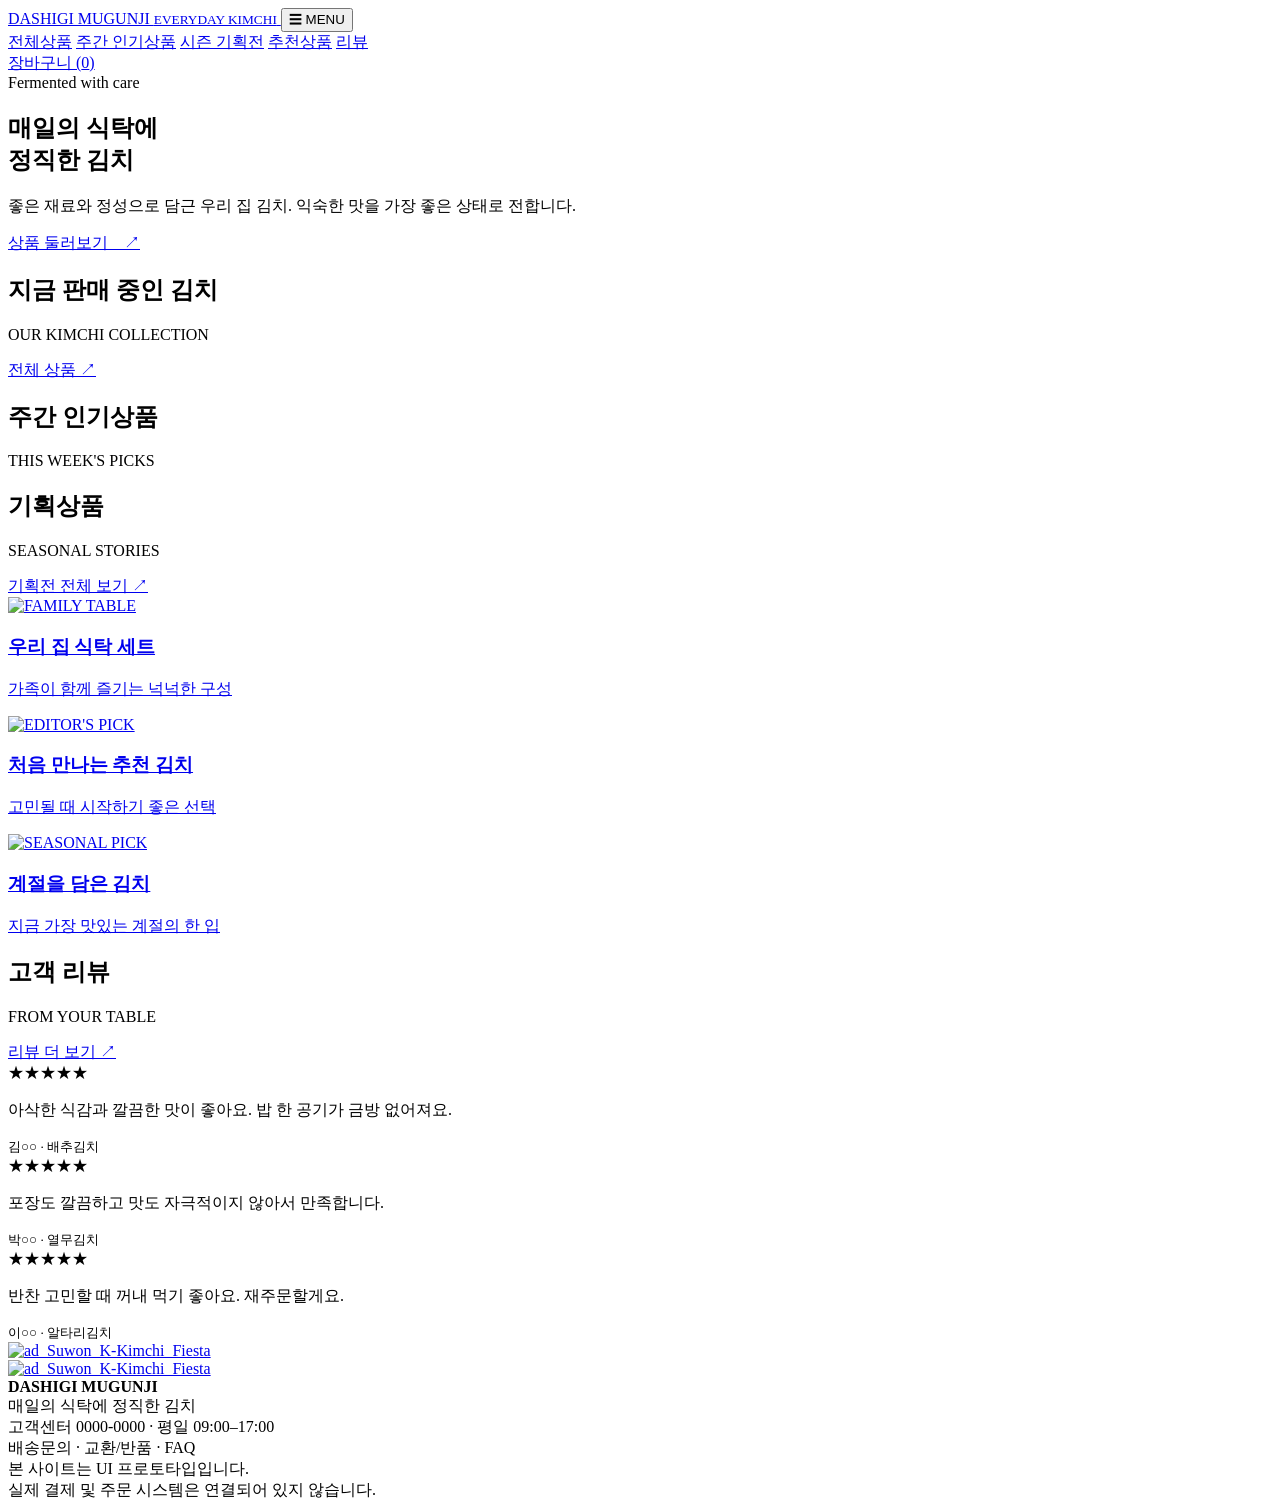
==== index.html @ 319d526c "Add files via upload" ====
<!doctype html>
<html lang="ko">
<head>
  <meta charset="utf-8">
  <meta name="viewport" content="width=device-width, initial-scale=1">
  <title>매일의 식탁에 정직한 김치 | DASHIGI MUGUNJI</title>
  <link rel="preconnect" href="https://fonts.googleapis.com">
  <link rel="preconnect" href="https://fonts.gstatic.com" crossorigin>
  <link href="https://fonts.googleapis.com/css2?family=Noto+Sans+KR:wght@400;500;600;700&display=swap" rel="stylesheet">
  <link rel="stylesheet" href="css/style.css">
  <script src="js/site.js" defer></script>
</head>
<body >
  <header class="site-header">
    <div class="header-inner">
      <a class="brand" href="index.html">DASHIGI MUGUNJI
        <small>EVERYDAY KIMCHI</small>
      </a>
      <button class="menu-toggle" type="button" onclick="toggleMenu()" aria-label="메뉴 열기">☰ MENU</button>
      <nav class="nav">
        <a href="index.html#products">전체상품</a>
        <a href="index.html#popular">주간 인기상품</a>
        <a href="special.html#season">시즌 기획전</a>
        <a href="special.html#recommend">추천상품</a>
        <a href="index.html#reviews">리뷰</a>
      </nav>
      <div class="header-actions">
        <a href="cart.html">장바구니 (<span data-cart-count>0</span>)</a>
      </div>
    </div>
  </header>

  <main class="page-shell">
    <section class="hero">
      <div class="hero-slides">
        <div class="hero-slide active" style="background-image: linear-gradient(rgba(255, 255, 255, 0.5), rgba(255, 255, 255, 0.5)), url('images/hero/hero-1.jpg')"></div>
        <div class="hero-slide" style="background-image: linear-gradient(rgba(255, 255, 255, 0.5), rgba(255, 255, 255, 0.5)),url('images/hero/hero-2.jpg')"></div>
        <div class="hero-slide" style="background-image: linear-gradient(rgba(255, 255, 255, 0.5), rgba(255, 255, 255, 0.5)), url('images/hero/hero-3.jpg')"></div>
        <div class="hero-slide" style="background-image: linear-gradient(rgba(255, 255, 255, 0.5), rgba(255, 255, 255, 0.5)),url('images/hero/hero-4.jpg')"></div>
      </div>
      <div class="hero-copy">
        <div class="eyebrow">Fermented with care</div>
        <h1>매일의 식탁에<br>정직한 김치</h1>
        <p>좋은 재료와 정성으로 담근 우리 집 김치. 익숙한 맛을 가장 좋은 상태로 전합니다.</p>
        <a class="btn" href="#products">상품 둘러보기　↗</a>
      </div>
    </section>

    <!-- PRODUCTS -->
    <section class="section" id="products">
      <div class="section-head">
        <div>
          <h2>지금 판매 중인 김치</h2>
          <p>OUR KIMCHI COLLECTION</p>
        </div>
        <a class="text-link" href="#products">전체 상품 ↗</a>
      </div>
      <div class="product-layout">
        <div class="product-grid" id="productGrid"></div>      
      </div>
    </section>

    <section class="section" id="popular">
      <div class="section-head">
        <div>
          <h2>주간 인기상품</h2>
          <p>THIS WEEK'S PICKS</p>
        </div>
      </div>
      <div class="product-grid" id="popularGrid"></div>
    </section>
    <section class="section" id="campaigns">
      <div class="section-head">
        <div>
          <h2>기획상품</h2>
          <p>SEASONAL STORIES</p>
        </div>
        <a class="text-link" href="special.html">기획전 전체 보기 ↗</a>
      </div>
      <div class="campaign-grid">
        <a class="campaign-card" href="special.html#family">
          <div class="campaign-visual">
            <img src="images/thumb/thumb_family_table.jpg" alt="FAMILY TABLE"/> 
          </div>
          <div class="campaign-copy">
            <h3>우리 집 식탁 세트</h3>
            <p>가족이 함께 즐기는 넉넉한 구성</p>
          </div>
        </a>
        <a class="campaign-card" href="special.html#recommend">
          <div class="campaign-visual">
            <img src="images/thumb/thumb_editors_pick.jpg" alt="EDITOR'S PICK"/> 
          </div>
          <div class="campaign-copy">
            <h3>처음 만나는 추천 김치</h3>
            <p>고민될 때 시작하기 좋은 선택</p>
          </div>
        </a>
        <a class="campaign-card" href="special.html#season">
          <div class="campaign-visual">
            <img src="images/thumb/thumb_seasonal_pick.jpg" alt="SEASONAL PICK"/>
          </div>
          <div class="campaign-copy">
            <h3>계절을 담은 김치</h3>
            <p>지금 가장 맛있는 계절의 한 입</p>
          </div>
        </a>
      </div>
    </section>

    <section class="section" id="reviews">
      <div class="section-head">
        <div>
          <h2>고객 리뷰</h2>
          <p>FROM YOUR TABLE</p>
        </div>
        <a class="text-link" href="#reviews">리뷰 더 보기 ↗</a>
      </div>
      <div class="review-grid">
        <article class="review">
          <div class="stars">★★★★★</div>
          <p>아삭한 식감과 깔끔한 맛이 좋아요. 밥 한 공기가 금방 없어져요.</p>
          <small>김○○ · 배추김치</small>
        </article>
        <article class="review">
          <div class="stars">★★★★★</div>
          <p>포장도 깔끔하고 맛도 자극적이지 않아서 만족합니다.</p>
          <small>박○○ · 열무김치</small>
        </article>
        <article class="review">
          <div class="stars">★★★★★</div>
          <p>반찬 고민할 때 꺼내 먹기 좋아요. 재주문할게요.</p>
          <small>이○○ · 알타리김치</small>
        </article>
      </div>
    </section>
  </main>

    <!-- DESKTOP AD -->
    <div class="ad">
      <div class="ad-inner">
        <a href="https://suwonkk.netlify.app" target="_blank">
        <img src="images/ad/ad_vertical.jpg" alt="ad_Suwon_K-Kimchi_Fiesta"></a>
      </div>
    </div>
    <!-- MOBILE AD -->
    <div class="mobile-bottom">
      <div class="ad-inner">
        <a href="https://suwonkk.netlify.app" target="_blank">
        <img src="images/ad/ad_horizontal.jpg" alt="ad_Suwon_K-Kimchi_Fiesta"></a>
      </div>
    </div>

  <footer class="site-footer">
    <div class="footer-inner">
      <div><strong>DASHIGI MUGUNJI</strong><br>매일의 식탁에 정직한 김치</div>
      <div>고객센터 0000-0000 · 평일 09:00–17:00<br>배송문의 · 교환/반품 · FAQ</div>
      <div>본 사이트는 UI 프로토타입입니다.<br>실제 결제 및 주문 시스템은 연결되어 있지 않습니다.</div>
    </div>
  </footer>
  <div class="toast" role="status" aria-live="polite"></div>
</body>
</html>
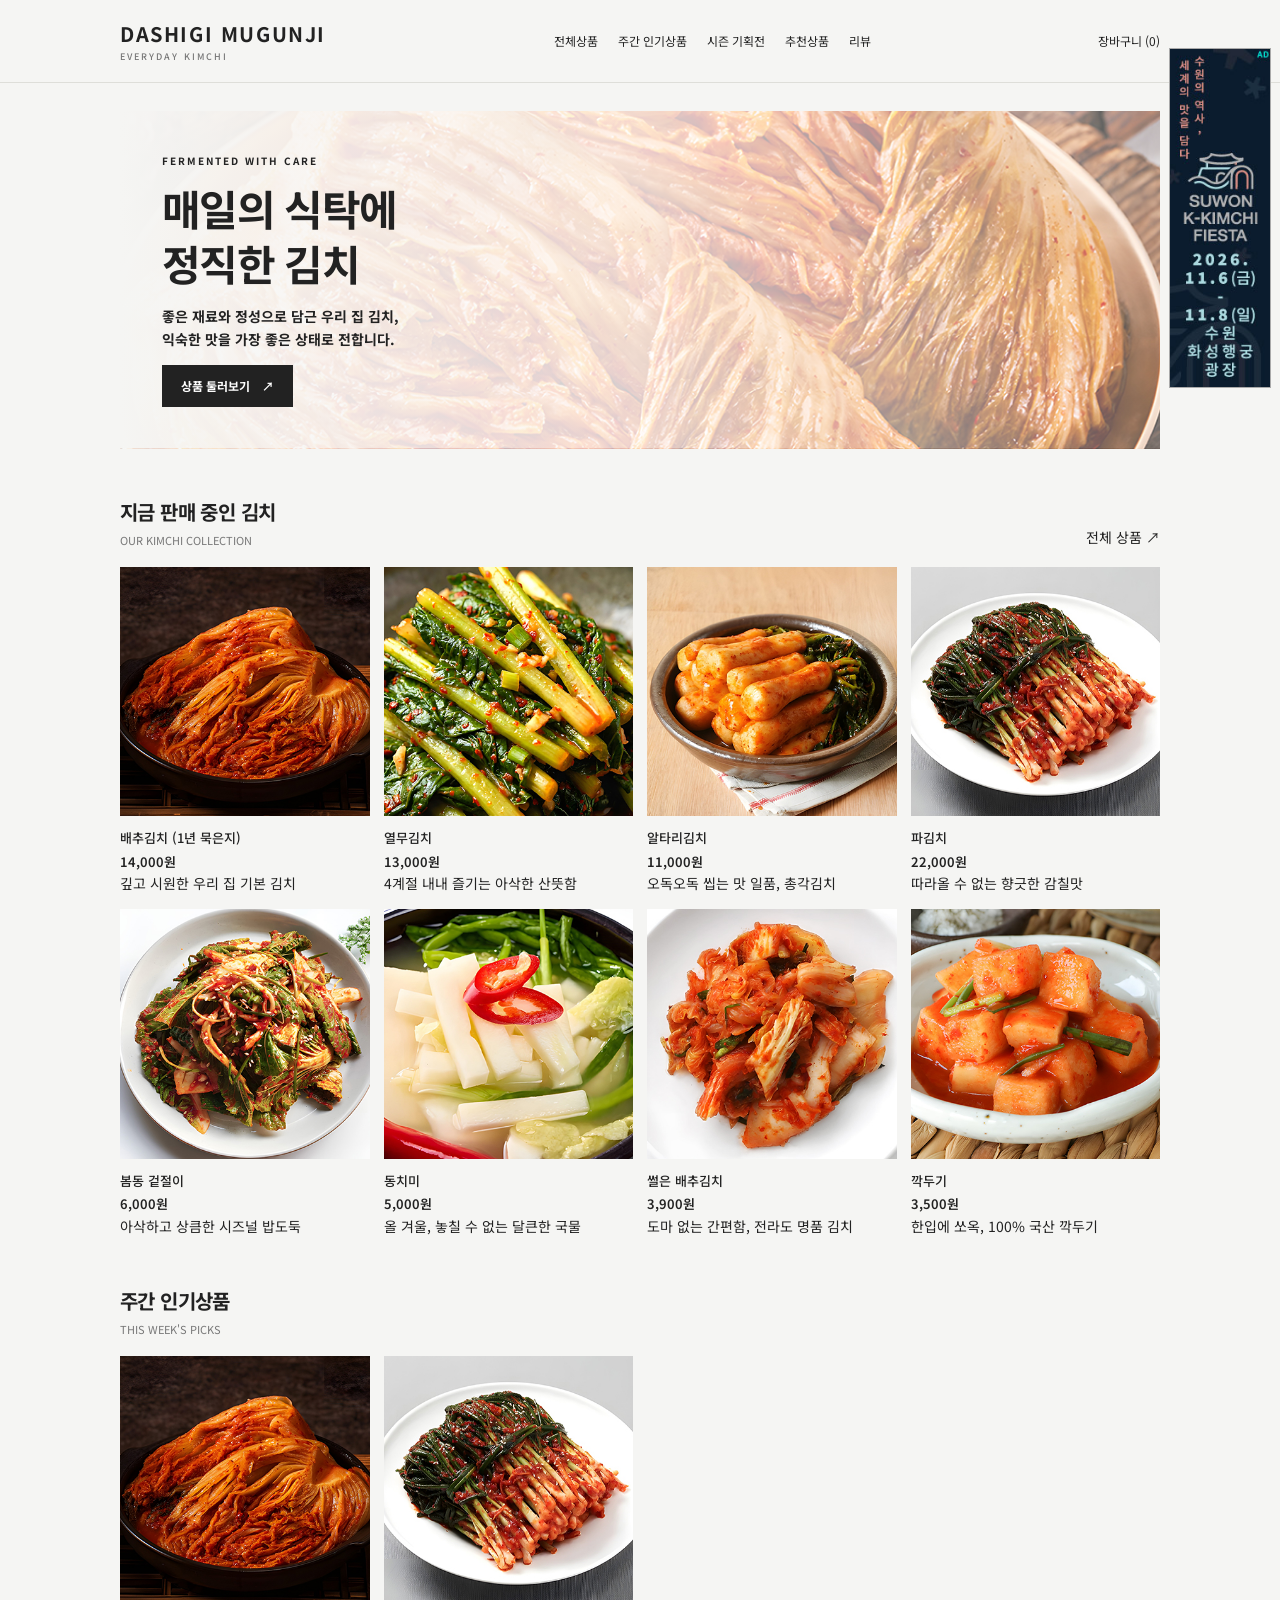
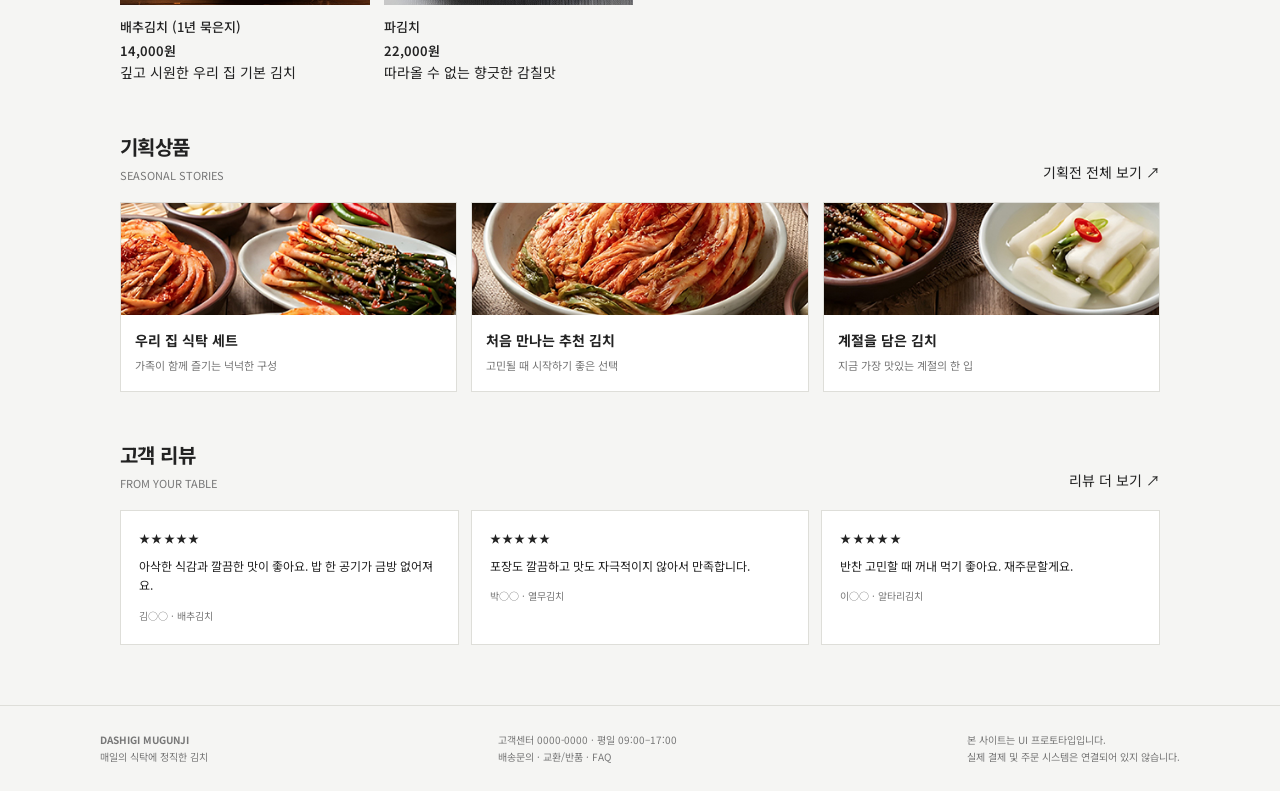
==== commit a4f26946: "Update index.html" ====
--- a/index.html
+++ b/index.html
@@ -33,15 +33,15 @@
   <main class="page-shell">
     <section class="hero">
       <div class="hero-slides">
-        <div class="hero-slide active" style="background-image: linear-gradient(rgba(255, 255, 255, 0.5), rgba(255, 255, 255, 0.5)), url('images/hero/hero-1.jpg')"></div>
-        <div class="hero-slide" style="background-image: linear-gradient(rgba(255, 255, 255, 0.5), rgba(255, 255, 255, 0.5)),url('images/hero/hero-2.jpg')"></div>
-        <div class="hero-slide" style="background-image: linear-gradient(rgba(255, 255, 255, 0.5), rgba(255, 255, 255, 0.5)), url('images/hero/hero-3.jpg')"></div>
-        <div class="hero-slide" style="background-image: linear-gradient(rgba(255, 255, 255, 0.5), rgba(255, 255, 255, 0.5)),url('images/hero/hero-4.jpg')"></div>
+        <div class="hero-slide active" style="background-image: linear-gradient(90deg, rgba(245, 245, 243, 1), rgba(255, 255, 255, 0.8), rgba(255, 255, 255, 0.3)), url('images/hero/hero-1.jpg')"></div>
+        <div class="hero-slide" style="background-image: linear-gradient(90deg, rgba(245, 245, 243, 1), rgba(255, 255, 255, 0.8), rgba(255, 255, 255, 0.3)), url('images/hero/hero-2.jpg')"></div>
+        <div class="hero-slide" style="background-image: linear-gradient(90deg, rgba(245, 245, 243, 1), rgba(255, 255, 255, 0.8), rgba(255, 255, 255, 0.3)), url('images/hero/hero-3.jpg')"></div>
+        <div class="hero-slide" style="background-image: linear-gradient(90deg, rgba(245, 245, 243, 1), rgba(255, 255, 255, 0.8), rgba(255, 255, 255, 0.3)), url('images/hero/hero-4.jpg')"></div>
       </div>
       <div class="hero-copy">
         <div class="eyebrow">Fermented with care</div>
         <h1>매일의 식탁에<br>정직한 김치</h1>
-        <p>좋은 재료와 정성으로 담근 우리 집 김치. 익숙한 맛을 가장 좋은 상태로 전합니다.</p>
+        <p>좋은 재료와 정성으로 담근 우리 집 김치, <br>익숙한 맛을 가장 좋은 상태로 전합니다.</p>
         <a class="btn" href="#products">상품 둘러보기　↗</a>
       </div>
     </section>
@@ -160,4 +160,4 @@
   </footer>
   <div class="toast" role="status" aria-live="polite"></div>
 </body>
-</html>+</html>
--- a/css/style.css
+++ b/css/style.css
@@ -0,0 +1,851 @@
+@import url('https://fonts.googleapis.com/css2?family=Noto+Sans+KR:wght@400;500;600;700&display=swap');
+
+:root {
+  --paper: #f5f5f3;
+  --white: #fff;
+  --ink: #222;
+  --muted: #777;
+  --line: #deded9;
+  --soft: #ecece7;
+  --accent: #4e5b42;
+  --max: 1080px;
+}
+
+* {
+  box-sizing: border-box;
+  }
+
+html {
+  scroll-behavior: smooth;
+  }
+
+body {
+  margin: 0;
+  background: var(--paper);
+  color: var(--ink);
+  font-family: 'Noto Sans KR', sans-serif;
+  font-size: 14px;
+  line-height: 1.65;
+  }
+
+a { 
+  color: inherit;
+  text-decoration: none;
+  }
+
+button, input {
+  font: inherit;
+  }
+
+button {
+  cursor: pointer;
+  }
+
+img {
+  max-width: 100%;
+  display: block;
+  }
+
+.site-header {
+  position: sticky;
+  top: 0;
+  z-index: 20;
+  background: rgba(245,245,243,.96);
+  border-bottom: 1px solid var(--line);
+  backdrop-filter: blur(8px);
+  }
+
+.header-inner {
+  max-width: var(--max);
+  margin: auto;
+  padding: 17px 20px;
+  display: flex;
+  align-items: center;
+  justify-content: space-between; gap: 18px;
+  }
+
+.brand {
+  font-size: 20px;
+  font-weight: 700;
+  letter-spacing: .08em;
+  white-space: nowrap;
+  }
+
+.brand small {
+  display: block;
+  font-size: 9px;
+  letter-spacing: .22em;
+  font-weight: 500;
+  color: var(--muted);
+  }
+
+.nav {
+  display: flex;
+  align-items: center;
+  gap: 20px;
+  font-size: 12px;
+  }
+
+.nav a:hover, .text-link:hover {
+  color: var(--accent);
+  text-decoration: underline;
+  }
+
+.header-actions {
+  display: flex;
+  gap: 12px;
+  white-space: nowrap;
+  font-size: 12px;
+  }
+
+.menu-toggle {
+  display: none;
+  border: 1px solid var(--line);
+  background: transparent;
+  padding: 6px 10px;
+  }
+
+.page-shell {
+  max-width: var(--max);
+  margin: 0 auto;
+  padding: 28px 20px 60px;
+  }
+
+.hero {
+  min-height: 285px;
+  padding: 42px;
+  background: #e8e8e1;
+  position: relative;
+  display: flex;
+  flex-direction: column;
+  justify-content: center;
+  overflow: hidden;
+  }
+
+/* 각각의 배경 이미지 */
+.hero-slide {
+  background-image: linear-gradient(rgba(255, 255, 255, 0.5), rgba(255, 255, 255, 0.5));
+  position: absolute;
+  inset: 0;
+  background-size: cover;
+  background-position: center;
+  opacity: 0;
+  transition: opacity 1s ease;
+  }
+
+/* 현재 표시되는 슬라이드 */
+.hero-slide.active {
+  opacity: 1;
+  }
+
+/*
+.hero::after, .special-hero::after {
+  content: "";
+  position: absolute;
+  width: 280px;
+  height: 280px;
+  border-radius: 50%;
+  right: 7%;
+  top: 50%;
+  transform: translateY(-50%);
+  background: #d9dbd0;
+  opacity: 0.65;
+  }
+  */
+
+.hero-copy {
+  color: var(--ink);
+  font-weight: 700;
+  position: relative;
+  z-index: 1;
+  max-width: 440px;
+  }
+
+.eyebrow {
+  font-size: 10px;
+  letter-spacing: .2em;
+  /*
+  color: var(--muted);
+  */
+  color: var(--ink);
+  text-transform: uppercase;
+  }
+
+.hero h1 {
+  font-size: clamp(28px, 4vw, 42px);
+  line-height: 1.3;
+  margin: 12px 0;
+  letter-spacing: -.04em;
+  }
+
+.hero p {
+  /*
+  color: #5f6058;
+  */
+  color: var(--ink);
+  max-width: 340px;
+  }
+
+.btn {
+  display: inline-flex;
+  align-items: center;
+  justify-content: center;
+  border: 1px solid var(--ink);
+  background: var(--ink);
+  color: white;
+  padding: 10px 18px;
+  font-size: 12px;
+  transition: .2s;
+  }
+
+.btn:hover {
+  background: var(--accent);
+  border-color: var(--accent);
+  }
+
+.btn.light {
+  background: transparent;
+  color: var(--ink);
+  }
+
+.btn.light:hover {
+  background: var(--soft);
+  }
+
+.section {
+  margin-top: 46px;
+  }
+
+.section-head {
+  display: flex;
+  align-items: end;
+  justify-content: space-between;
+  gap: 15px;
+  margin-bottom: 18px;
+  }
+
+.section-head h2 {
+  font-size: 20px;
+  margin: 0;
+  letter-spacing: -.03em;
+  }
+
+.section-head p {
+  color: var(--muted);
+  font-size: 11px;
+  margin: 3px 0 0;
+  }
+
+.product-layout {
+  display: grid;
+  gap: 22px;
+  align-items: start;
+  }
+
+.product-grid {
+  display: grid;
+  grid-template-columns: repeat(4, minmax(0,1fr));
+  gap: 14px;
+  }
+
+.product-card {
+  min-width: 0;
+  }
+
+.product-image {
+  aspect-ratio: 1 / 1;
+  background: #e9e9e4;
+  display: flex;
+  align-items: center;
+  justify-content: center;
+  overflow: hidden;
+  color: #898a80;
+  font-size: 12px;
+  }
+
+.product-image img {
+  width: 100%;
+  height: 100%;
+  object-fit: cover;
+  }
+
+.product-card h3 {
+  font-size: 13px;
+  font-weight: 500;
+  margin: 11px 0 2px;
+  }
+
+.price {
+  font-weight: 600;
+  font-size: 13px;
+  }
+
+/* DESKTOP AD */
+.ad{
+  position:fixed;
+  z-index:40;
+  right:9px;
+  top:48px;
+  width:102px;
+  height:340px;
+  background:#cfcfcb;
+  border:1px solid #aaa;
+  display:grid;
+  place-items:center;
+  text-align:center;
+  color:#555;
+  font-size:11px;
+  letter-spacing:.06em;
+  }
+
+.ad b{
+  font-size:13px;
+  }
+
+.ad-inner{
+  width:100%;
+  height:100%;
+  }
+
+.ad-inner img{
+  width:100%;
+  height:100%;
+  object-fit:cover;
+  display:block;
+  }
+
+/* MOBILE AD */
+.mobile-bottom{
+  display:none;
+  }
+
+@media(max-width: 700px){
+    .ad{
+    display:none;
+    }
+
+  .mobile-bottom{
+    display:block;
+    position:fixed;
+    left:0;
+    right:0;
+    bottom:0;
+    z-index:50;
+    height:70px;
+    background:rgba(255,255,255,.97);
+    border-top:1px solid #aaa;
+    padding:8px 12px calc(8px + env(safe-area-inset-bottom));
+    text-align:center;
+    }
+
+  .mobile-bottom .ad-inner{
+    height:52px;
+    background:#d4d4d1;
+    display:flex;
+    align-items:center;
+    justify-content:center;
+    font-size:11px;
+    color:#555;
+    }
+    
+  .mobile-bottom .ad-inner img{
+    height:52px;
+
+    }
+  }
+
+.campaign-grid {
+    display: grid;
+    grid-template-columns: repeat(3, 1fr);
+    gap: 14px;
+  }
+
+.campaign-card {
+  background: var(--white);
+  border: 1px solid var(--line);
+  min-height: 190px;
+  display: flex;
+  flex-direction: column;
+  }
+
+.campaign-visual {
+  height: 112px;
+  background: #e6e6df;
+  display: flex;
+  align-items: center;
+  justify-content: center;
+  color: #77786f;
+  font-size: 11px;
+  overflow: hidden;
+  }
+
+.campaign-visual img {
+  width: 100%;
+  height: 100%;
+  object-fit: cover;
+  }
+
+.campaign-copy {
+  padding: 14px;
+  }
+
+.campaign-copy h3 {
+  font-size: 14px;
+  margin: 0 0 4px;
+  }
+
+.campaign-copy p {
+  color: var(--muted);
+  font-size: 11px;
+  margin: 0;
+  }
+
+.review-grid {
+  display: grid;
+  grid-template-columns: repeat(3, 1fr);
+  gap: 12px;
+  }
+
+.review {
+  padding: 18px;
+  background: var(--white);
+  border: 1px solid var(--line);
+  }
+
+.stars {
+  letter-spacing: .12em;
+  font-size: 11px;
+  }
+
+.review p {
+  font-size: 12px;
+  margin: 8px 0;
+  }
+
+.review small {
+  color: var(--muted);
+  font-size: 10px;
+  }
+
+.site-footer {
+  border-top: 1px solid var(--line);
+  padding: 26px 20px;
+  color: var(--muted);
+  font-size: 10px;
+  }
+
+.footer-inner {
+  max-width: var(--max);
+  margin: auto;
+  display: flex;
+  justify-content: space-between;
+  gap: 18px;
+  flex-wrap: wrap;
+  }
+
+.breadcrumb {
+  color: var(--muted);
+  font-size: 11px;
+  margin-bottom: 18px;
+  }
+
+.product-detail {
+  display: grid;
+  grid-template-columns: minmax(0,1fr) minmax(280px,.85fr);
+  gap: 38px;
+  }
+
+.detail-main-image {
+  background: #e9e9e4;
+  min-height: 360px;
+  display: flex;
+  align-items: center;
+  justify-content: center;
+  color: #898a80;
+  }
+
+.detail-main-image img {
+  width: 100%;
+  height: 100%;
+  object-fit: cover;
+  }
+
+.detail-info h1 {
+  font-size: 27px;
+  line-height: 1.35;
+  margin: 0 0 10px;
+  }
+
+.detail-info .price {
+  font-size: 19px;
+  margin: 15px 0;
+  }
+
+.detail-description {
+  color: var(--muted);
+  font-size: 12px;
+  border-top: 1px solid var(--line);
+  border-bottom: 1px solid var(--line);
+  padding: 14px 0;
+  }
+
+.quantity-row {
+  display: flex;
+  align-items: center;
+  justify-content: space-between;
+  margin: 20px 0;
+  }
+
+.quantity-control {
+  display: inline-flex;
+  align-items: center;
+  border: 1px solid var(--line);
+  background: var(--white);
+  }
+
+.quantity-control button {
+  border: 0;
+  background: transparent;
+  width: 34px;
+  height: 34px;
+  font-size: 17px;
+  }
+
+.quantity-control input {
+  width: 38px;
+  border: 0;
+  text-align: center;
+  background: transparent;
+  }
+
+.detail-actions {
+  display: grid;
+  grid-template-columns: 1fr 1fr;
+  gap: 8px;
+  }
+
+.detail-actions .btn {
+  width: 100%;
+  }
+
+.detail-actions .wide {
+  grid-column: 1 / -1;
+  }
+
+.detail-image-long {
+  margin-top: 40px;
+  min-height: 320px;
+  background: #fff;
+  display: flex;
+  flex-direction: column;
+  align-items: center;
+  justify-content: center;
+  color: #77786f;
+  padding: 24px;
+  text-align: center;
+  }
+
+.detail-image-long img {
+  width: 100%;
+  max-width: 800px;
+  height: auto;
+  margin: auto;
+  }
+
+.detail-image-long p {
+  font-size: 11px;
+  }
+
+.top-link {
+  display: block;
+  text-align: center;
+  margin: 26px auto 0;
+  font-size: 11px;
+  color: var(--muted);
+  }
+
+.cart-table {
+  width: 100%;
+  border-collapse: collapse;
+  background: var(--white);
+  }
+
+.cart-table th, .cart-table td {
+  padding: 14px 12px;
+  border-bottom: 1px solid var(--line);
+  text-align: left;
+  font-size: 12px;
+  }
+
+.cart-table th {
+  font-weight: 500;
+  color: var(--muted);
+  }
+
+.cart-product {
+  display: flex;
+  align-items: center;
+  gap: 12px;
+  }
+
+.cart-thumb {
+  width: 56px;
+  height: 56px;
+  background: var(--soft);
+  flex: 0 0 auto;
+  display: flex;
+  align-items: center;
+  justify-content: center;
+  font-size: 9px;
+  color: var(--muted);
+  overflow: hidden;
+  }
+
+.cart-thumb img {
+  width: 100%;
+  height: 100%;
+  object-fit: cover;
+  }
+
+.cart-summary {
+  max-width: 360px;
+  margin: 24px 0 0 auto;
+  padding: 20px;
+  background: var(--white);
+  border: 1px solid var(--line);
+  }
+
+.summary-line {
+  display: flex;
+  justify-content: space-between;
+  margin: 8px 0;
+  font-size: 12px;
+  }
+
+.summary-line.total {
+  border-top: 1px solid var(--line);
+  padding-top: 14px;
+  font-size: 15px;
+  font-weight: 700;
+  }
+
+.empty-state {
+  padding: 44px 15px;
+  text-align: center;
+  color: var(--muted);
+  background: var(--white);
+  }
+
+/* Special page hero */
+.special-hero {
+  min-height: 285px;
+  padding: 42px;
+  background: #e8e8e1;
+  position: relative;
+  display: flex;
+  flex-direction: column;
+  justify-content: center;
+  overflow: hidden;
+  margin-bottom: 26px;
+}
+
+/* Hero image layer */
+.special-hero-image {
+  position: absolute;
+  inset: 0;
+  background-image: linear-gradient(rgba(255, 255, 255, 0.5), rgba(255, 255, 255, 0.5)), url('../images/hero/special-hero.jpg'); 
+  background-size: cover;
+  background-position: center;
+  background-repeat: no-repeat;
+}
+
+
+/* Text above the image */
+.special-hero-copy {
+  color: var(--ink);
+  font-weight: 700;
+  position: relative;
+  z-index: 1;
+  max-width: 440px;
+}
+
+.special-hero h1 {
+  font-size: clamp(28px, 4vw, 42px);
+  line-height: 1.3;
+  margin: 12px 0;
+  letter-spacing: -.04em;
+}
+
+.special-hero p {
+  /*
+  color: #5f6058;
+  */
+  max-width: 340px;
+  line-height: 1.6;
+}
+
+/* Mobile */
+/*
+@media (max-width: 700px) {
+}
+*/
+
+.special-section {
+  scroll-margin-top: 90px;
+  padding: 26px 0;
+  border-bottom: 1px solid var(--line);
+  }
+
+.special-section h2 {
+  font-size: 22px;
+  margin: 0 0 8px;
+  }
+
+.special-section p {
+  color: var(--muted);
+  }
+
+.special-products {
+  display: grid;
+  grid-template-columns: repeat(4, 1fr);
+  gap: 14px;
+  margin-top: 18px;
+  }
+
+.notice {
+  font-size: 11px;
+  color: var(--muted);
+  margin-top: 12px;
+  }
+
+.toast {
+  position: fixed;
+  bottom: 22px;
+  left: 50%;
+  transform: translateX(-50%);
+  background: #222;
+  color: white;
+  padding: 10px 16px;
+  font-size: 12px;
+  z-index: 50;
+  opacity: 0;
+  pointer-events: none;
+  transition: opacity .2s;
+  }
+
+.toast.show {
+  opacity: 1;
+  }
+
+@media (max-width: 820px) {
+  .nav {
+    display: none;
+    position: absolute;
+    top: 100%;
+    left: 0;
+    right: 0;
+    background: var(--paper);
+    padding: 16px 20px;
+    border-bottom: 1px solid var(--line);
+    flex-direction: column;
+    align-items: flex-start;
+    }
+
+  .nav.open {
+    display: flex;
+    }
+
+  .menu-toggle {
+    display: inline-block;
+    }
+
+  .header-inner {
+    flex-wrap: wrap;
+    }
+
+  .product-layout {
+    grid-template-columns: 1fr;
+    }
+
+  .product-grid {
+    grid-template-columns: repeat(2, minmax(0,1fr));
+    }
+
+  .campaign-grid, .review-grid {
+    grid-template-columns: 1fr;
+    }
+
+  .product-detail {
+    grid-template-columns: 1fr;
+    gap: 24px;
+    }
+
+  .detail-main-image {
+    min-height: 280px;
+    }
+
+  .special-hero {
+    min-height: 250px;
+    padding: 28px 20px;
+    }
+  
+  /*
+  .hero::after, .special-hero::after {
+    width: 190px;
+    height: 190px;
+    right: -35px;
+  }
+  */
+  
+  .special-hero-copy {
+    max-width: 100%;
+    }
+
+  .special-hero h1 {
+    font-size: clamp(26px, 6vw, 34px);
+    }
+
+  .special-hero p {
+    max-width: 280px;
+    font-size: 13px;
+    }
+  
+  .special-products {
+    grid-template-columns: repeat(2, 1fr);
+    }
+
+  .hero {
+    padding: 28px;
+    min-height: 250px;
+    }
+  }
+
+@media (max-width: 480px) {
+  .page-shell {
+    padding: 18px 14px 44px;
+    }
+
+  .header-inner {
+    padding: 13px 14px;
+    }
+
+  .brand {
+    font-size: 17px;
+    }
+
+  .header-actions {
+    gap: 8px;
+    }
+
+  .hero h1 {
+    font-size: 28px;
+    }
+
+  .cart-table th:nth-child(2), .cart-table td:nth-child(2) {
+    display: none;
+    }
+
+  .cart-table th, .cart-table td {
+    padding: 10px 6px;
+    }
+  }
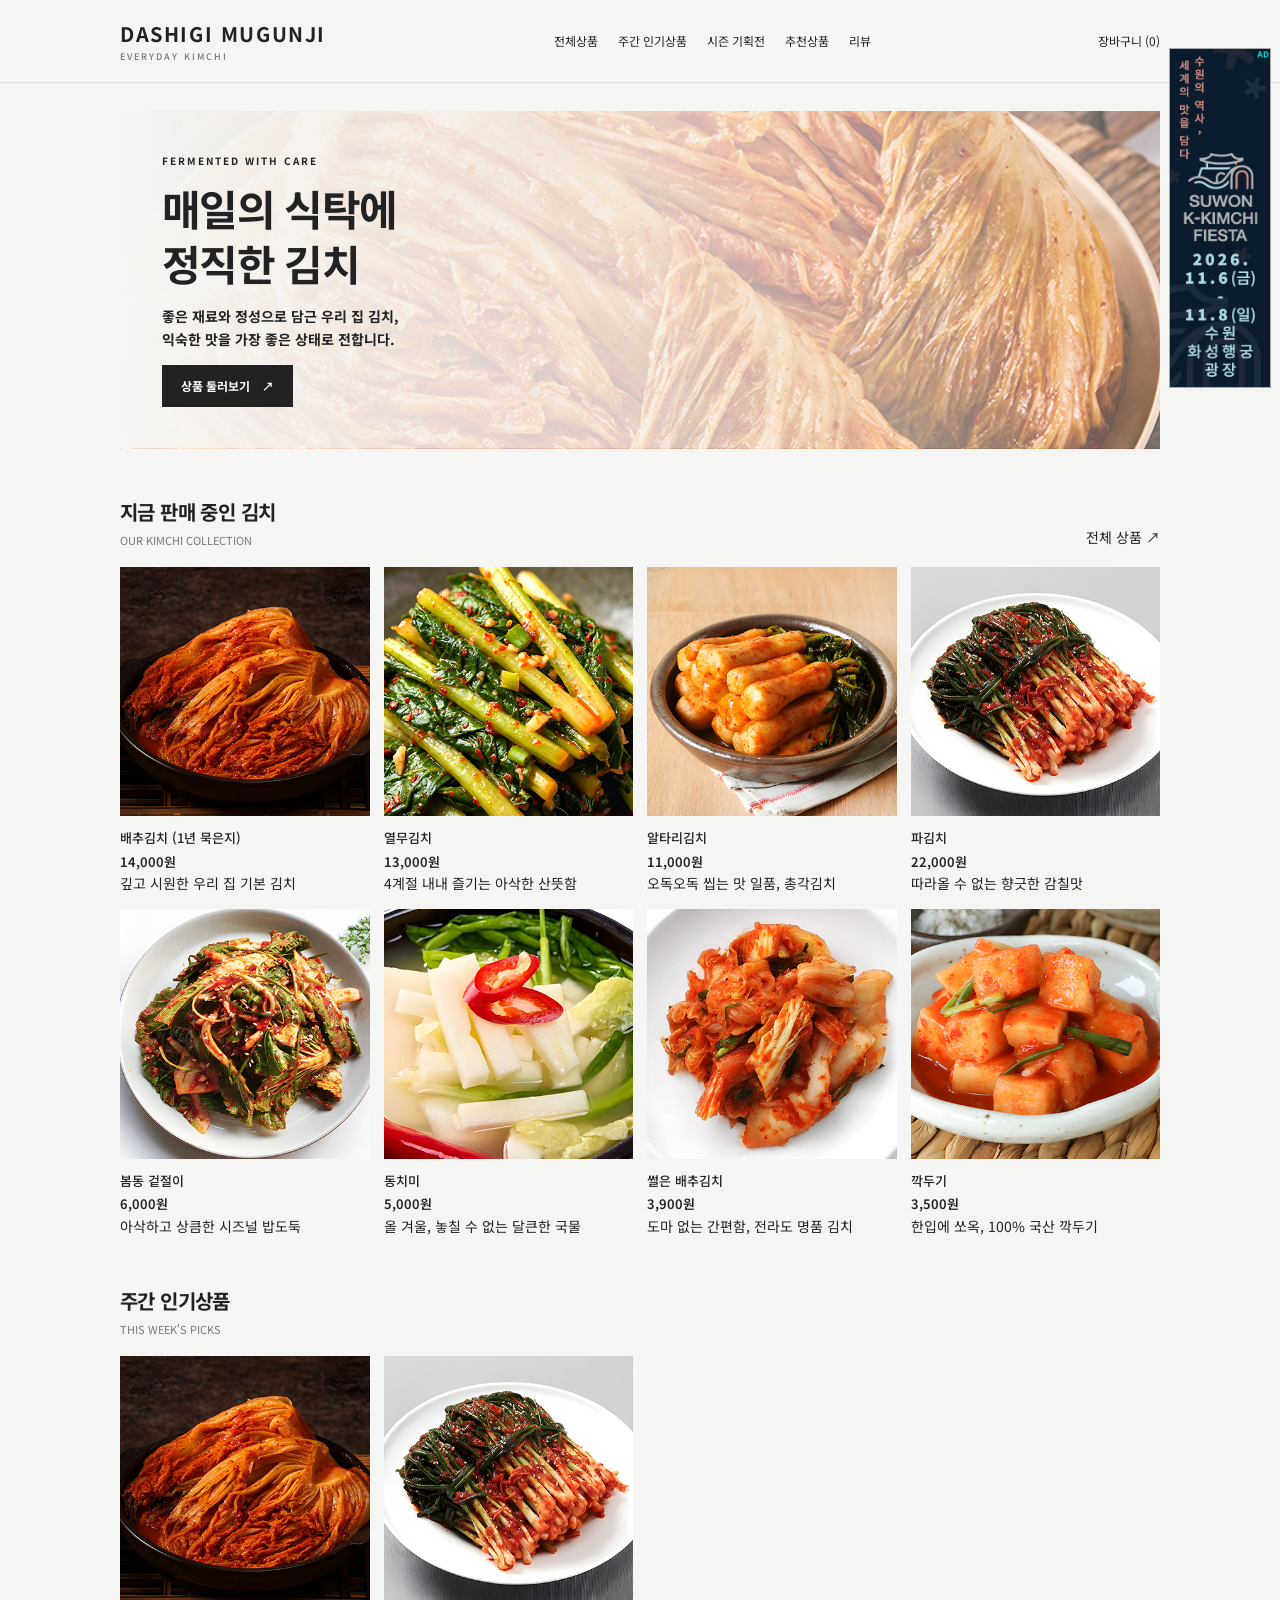
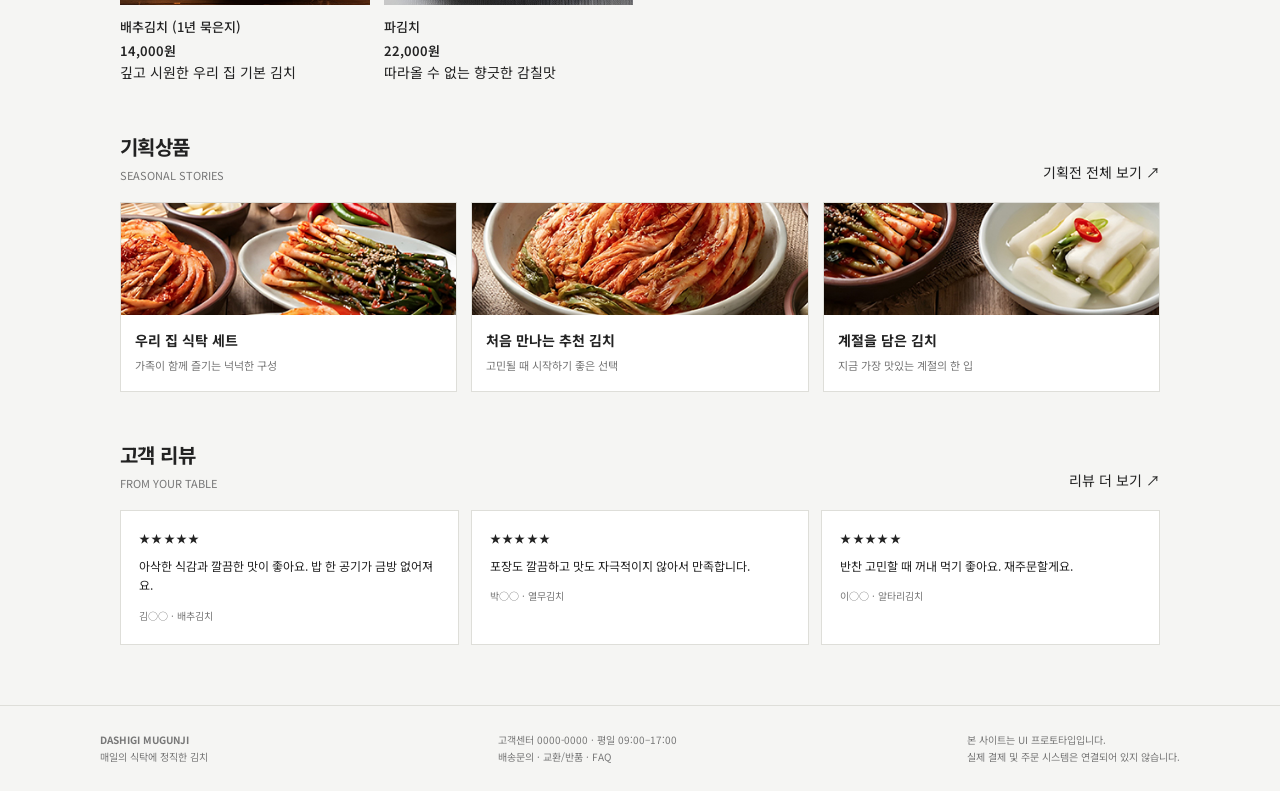
==== commit 637f3b52: "Update index.html" ====
--- a/index.html
+++ b/index.html
@@ -33,10 +33,10 @@
   <main class="page-shell">
     <section class="hero">
       <div class="hero-slides">
-        <div class="hero-slide active" style="background-image: linear-gradient(90deg, rgba(245, 245, 243, 1), rgba(255, 255, 255, 0.8), rgba(255, 255, 255, 0.3)), url('images/hero/hero-1.jpg')"></div>
-        <div class="hero-slide" style="background-image: linear-gradient(90deg, rgba(245, 245, 243, 1), rgba(255, 255, 255, 0.8), rgba(255, 255, 255, 0.3)), url('images/hero/hero-2.jpg')"></div>
-        <div class="hero-slide" style="background-image: linear-gradient(90deg, rgba(245, 245, 243, 1), rgba(255, 255, 255, 0.8), rgba(255, 255, 255, 0.3)), url('images/hero/hero-3.jpg')"></div>
-        <div class="hero-slide" style="background-image: linear-gradient(90deg, rgba(245, 245, 243, 1), rgba(255, 255, 255, 0.8), rgba(255, 255, 255, 0.3)), url('images/hero/hero-4.jpg')"></div>
+        <div class="hero-slide active" style="background-image: linear-gradient(90deg, rgba(245, 245, 243, 1), rgba(245, 245, 243, 0.8), rgba(245, 245, 243, 0.3)), url('images/hero/hero-1.jpg')"></div>
+        <div class="hero-slide" style="background-image: linear-gradient(90deg, rgba(245, 245, 243, 1), rgba(245, 245, 243, 0.8), rgba(245, 245, 243, 0.3)), url('images/hero/hero-2.jpg')"></div>
+        <div class="hero-slide" style="background-image: linear-gradient(90deg, rgba(245, 245, 243, 1), rgba(245, 245, 243, 0.8), rgba(245, 245, 243, 0.3)), url('images/hero/hero-3.jpg')"></div>
+        <div class="hero-slide" style="background-image: linear-gradient(90deg, rgba(245, 245, 243, 1), rgba(245, 245, 243, 0.8), rgba(245, 245, 243, 0.3)), url('images/hero/hero-4.jpg')"></div>
       </div>
       <div class="hero-copy">
         <div class="eyebrow">Fermented with care</div>
